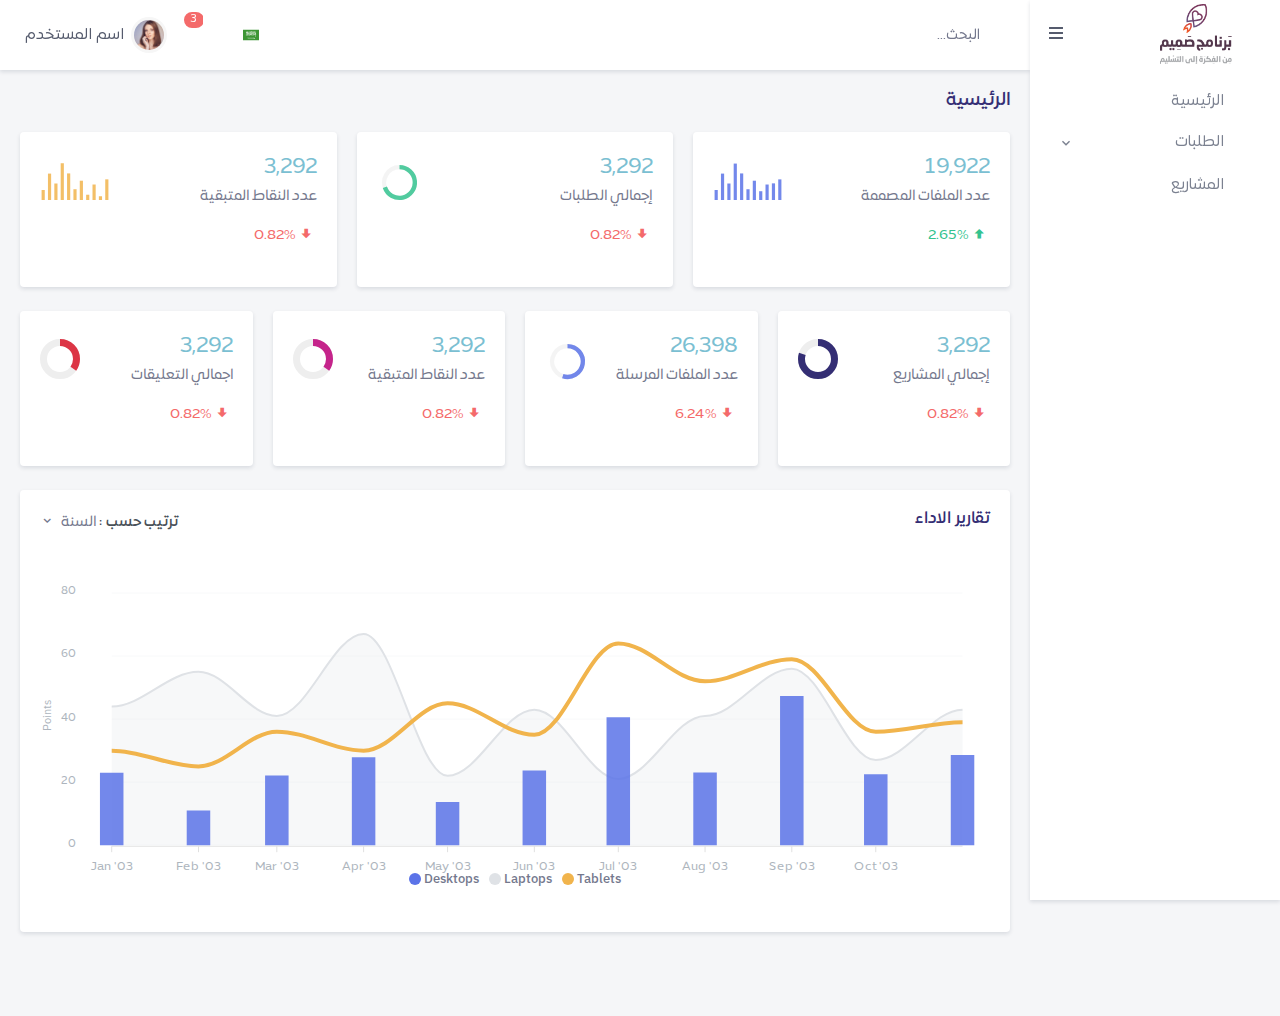
==== index.html @ 9e576329 "edit layout" ====
<!doctype html>
<html lang="en">

  <head>
    <meta charset="utf-8" />
    <title>
      منصة الاعمال الابداعية
    </title>
    <meta name="viewport" content="width=device-width, initial-scale=1.0">
    <meta content="Premium Multipurpose Admin & Dashboard Template" name="description" />
    <meta content="Themesbrand" name="author" />
    <link rel="shortcut icon" href="assets/images/favicon.png">
    <link href="assets/css/lib/bootstrap.min.css" id="bootstrap-style" rel="stylesheet" type="text/css" />
    <link href="assets/css/icons.min.css" rel="stylesheet" type="text/css" />
    <!--english version -->
    <!-- <link href="assets/css/lib/app.min.css" id="app-style" rel="stylesheet" type="text/css" /> -->
    <link href="assets/css/lib/app-rtl.min.css" id="app-style" rel="stylesheet" type="text/css" />
    <link rel="stylesheet" href="assets/css/style.css" />
    <style>
      :root{
        --primary: #342E74;
        --secondary: #7BBFD2;
      }
    </style>
  </head>

  <body>
    <div id="layout-wrapper">
        
      <header id="page-topbar">
        <div class="navbar-header">
          <div class="d-flex">
            <!-- LOGO -->
            <div class="navbar-brand-box">
              <a href="index.html" class="logo logo-dark">
                <span class="logo-sm">
                  <img src="assets/images/logo-sm.png" alt="" height="22">
                </span>

                <span class="logo-lg">
                  <img src="assets/images/logo-dark.png" alt="" height="20">
                </span>
              </a>

              <a href="index.html" class="logo logo-light">
                <span class="logo-sm">
                  <img src="assets/images/logo-sm.png" alt="" height="22">
                </span>

                <span class="logo-lg">
                  <img src="assets/images/logo-light.png" alt="" height="20">
                </span>
              </a>
            </div>

            <button type="button" class="btn btn-sm px-3 font-size-16 header-item waves-effect vertical-menu-btn">
              <i class="fa fa-fw fa-bars"></i>
            </button>

            <!-- App Search-->
            <form class="app-search d-none d-lg-block">
              <div class="position-relative">
                <input type="text" class="form-control" placeholder="البحث...">
                <span class="uil-search"></span>
              </div>
            </form>
          </div>

          <div class="d-flex">

              <div class="dropdown d-inline-block d-lg-none ml-2">
                  <button type="button" class="btn header-item noti-icon waves-effect" id="page-header-search-dropdown"
                      data-toggle="dropdown" aria-haspopup="true" aria-expanded="false">
                      <i class="uil-search"></i>
                  </button>

                  <div class="dropdown-menu dropdown-menu-lg dropdown-menu-right p-0"
                      aria-labelledby="page-header-search-dropdown">
          
                      <form class="p-3">
                          <div class="form-group m-0">
                              <div class="input-group">
                                  <input type="text" class="form-control" placeholder="البحث ..." aria-label="Recipient's username">
                                  
                                  <div class="input-group-append">
                                      <button class="btn btn-primary" type="submit">
                                          <i class="mdi mdi-magnify"></i>
                                      </button>
                                  </div>
                              </div>
                          </div>
                      </form>
                  </div>
              </div>

              <div class="dropdown d-inline-block ">
                  <button type="button" class="btn header-item waves-effect"
                      data-toggle="dropdown" aria-haspopup="true" aria-expanded="false">
                      <img src="assets/images/flags/saudi_arabia.png" alt="Header Language" height="16">
                  </button>
                  <div class="dropdown-menu dropdown-menu-right">
          
                      <a href="javascript:void(0);" class="dropdown-item notify-item">
                          <img src="assets/images/flags/saudi_arabia.png" alt="user-image" class="mr-1" height="12"> <span class="align-middle">
                              العربية
                          </span>
                      </a>

                      <a href="javascript:void(0);" class="dropdown-item notify-item">
                          <img src="assets/images/flags/us.jpg" alt="user-image" class="mr-1" height="12"> <span class="align-middle">
                              english
                          </span>
                      </a>
                  </div>
              </div>

              <div class="dropdown d-none d-lg-inline-block ml-1">
                  <button type="button" class="btn header-item noti-icon waves-effect" data-toggle="fullscreen">
                      <i class="uil-minus-path"></i>
                  </button>
              </div>

              <div class="dropdown d-inline-block">
                  <button type="button" class="btn header-item noti-icon waves-effect" id="page-header-notifications-dropdown"
                      data-toggle="dropdown" aria-haspopup="true" aria-expanded="false">
                      <i class="uil-bell"></i>
                      
                      <span class="badge badge-danger badge-pill">3</span>
                  </button>

                  <div class="dropdown-menu dropdown-menu-lg dropdown-menu-right p-0"
                      aria-labelledby="page-header-notifications-dropdown">
                      <div class="p-3">
                          <div class="row align-items-center">
                              <div class="col">
                                  <h5 class="m-0 font-size-16">
                                      Notifications 
                                  </h5>
                              </div>

                              <div class="col-auto">
                                  <a href="#!" class="small"> 
                                      Mark all as read
                                  </a>
                              </div>
                          </div>
                      </div>

                      <div data-simplebar style="max-height: 230px;">
                          <a href="" class="text-reset notification-item">
                              <div class="media">
                                  <div class="media-body">
                                      <h6 class="mt-0 mb-1">
                                          عنوان الرسالة
                                      </h6>

                                      <div class="font-size-12 text-muted">
                                          <p class="mb-1">
                                              تفاصيل الرسالة
                                          </p>

                                          <p class="mb-0"><i class="mdi mdi-clock-outline"></i> 3 min ago</p>
                                      </div>
                                  </div>
                              </div>
                          </a>

                          <a href="" class="text-reset notification-item">
                              <div class="media">
                                  <div class="media-body">
                                      <h6 class="mt-0 mb-1">
                                          عنوان الرسالة
                                      </h6>

                                      <div class="font-size-12 text-muted">
                                          <p class="mb-1">
                                              تفاصيل الرسالة
                                          </p>

                                          <p class="mb-0"><i class="mdi mdi-clock-outline"></i> 3 min ago</p>
                                      </div>
                                  </div>
                              </div>
                          </a>

                          <a href="" class="text-reset notification-item">
                              <div class="media">
                                  <div class="media-body">
                                      <h6 class="mt-0 mb-1">
                                          عنوان الرسالة
                                      </h6>

                                      <div class="font-size-12 text-muted">
                                          <p class="mb-1">
                                              تفاصيل الرسالة
                                          </p>

                                          <p class="mb-0"><i class="mdi mdi-clock-outline"></i> 3 min ago</p>
                                      </div>
                                  </div>
                              </div>
                          </a>

                          <a href="" class="text-reset notification-item">
                              <div class="media">
                                  <div class="media-body">
                                      <h6 class="mt-0 mb-1">
                                          عنوان الرسالة
                                      </h6>

                                      <div class="font-size-12 text-muted">
                                          <p class="mb-1">
                                              تفاصيل الرسالة
                                          </p>

                                          <p class="mb-0"><i class="mdi mdi-clock-outline"></i> 3 min ago</p>
                                      </div>
                                  </div>
                              </div>
                          </a>
                      </div>
                  </div>
              </div>

              <div class="dropdown d-inline-block">
                  <button type="button" class="btn header-item waves-effect" id="page-header-user-dropdown"
                      data-toggle="dropdown" aria-haspopup="true" aria-expanded="false">
                      <img 
                          class="rounded-circle header-profile-user"
                          src="assets/images/users/avatar-4.jpg"
                          alt="Header Avatar"  />

                      <span class="d-none d-xl-inline-block ml-1 font-weight-medium font-size-15">
                          اسم المستخدم
                      </span>

                      <i class="uil-angle-down d-none d-xl-inline-block font-size-15"></i>
                  </button>

                  <div class="dropdown-menu dropdown-menu-right">
                      <!-- item-->
                      <a class="dropdown-item" href="#">
                          <i class="uil uil-user-circle font-size-18 align-middle text-muted mr-1"></i>

                          <span class="align-middle">
                          صفحة الحساب
                          </span>
                      </a>

                      <a class="dropdown-item d-block" href="#">
                          <i class="uil uil-cog font-size-18 align-middle mr-1 text-muted"></i>

                          <span class="align-middle">
                              تعديل الحساب
                          </span> 
                      </a>
                      
                      <a class="dropdown-item d-block" href="#">
                          <i class="uil-globe font-size-18 align-middle mr-1 text-muted"></i>

                          <span class="align-middle">
                              تغير اللغة
                          </span> 
                      </a>

                      <a class="dropdown-item" href="#">
                          <i class="uil uil-sign-out-alt font-size-18 align-middle mr-1 text-muted"></i>
                          <span class="align-middle">
                              تسجيل خروج
                          </span>
                      </a>
                  </div>
              </div>
          </div>
        </div>
      </header>

      <div class="vertical-menu">

        <!-- LOGO -->
        <div class="navbar-brand-box">
          <a href="index.html" class="logo logo-dark">
            <span class="logo-sm">
              <img src="assets/images/logo-sm.png" alt="" height="22">
            </span>
            <span class="logo-lg">
              <img src="assets/images/logo-dark.png" alt="" height="20">
            </span>
          </a>

          <a href="index.html" class="logo logo-light">
            <span class="logo-sm">
              <img src="assets/images/logo-sm.png" alt="" height="22">
            </span>
            <span class="logo-lg">
              <img src="assets/images/logo-light.png" alt="" height="20">
            </span>
          </a>
        </div>

        <button type="button" class="btn btn-sm px-3 font-size-16 header-item waves-effect vertical-menu-btn">
          <i class="fa fa-fw fa-bars"></i>
        </button>

        <div data-simplebar class="sidebar-menu-scroll">
          <div id="sidebar-menu">
            <ul class="metismenu list-unstyled" id="side-menu">
              <li>
                <a href="index.html" class="waves-effect">
                  <i class="uil-home-alt"></i>

                  <span>
                  الرئيسية
                  </span>
                </a>
              </li>

              <li>
                <a  href="javascript: void(0);" class="has-arrow waves-effect">
                  <i class="uil-window-section"></i>
                
                  <span>
                    الطلبات
                  </span>
                </a>

                  <ul class="sub-menu" aria-expanded="false">
                    <li>
                      <a href="orders.html">
                        الطلبات
                      </a>
                    </li>

                    <li>
                      <a href="#">
                        اضافة طلب 
                      </a>
                    </li>
                  </ul>
              </li>

              <li>
                <a  href="#" class="waves-effect">
                  <i class="uil-file-alt"></i>
                  
                  <span>
                    المشاريع
                  </span>
                </a>
              </li>
            </ul>
          </div>
        </div>
      </div>
          
      <div class="main-content">

        <div class="page-content">
          <div class="container-fluid">

            <!-- start page title -->
            <div class="row">
              <div class="col-12">
                <div class="page-title-box d-flex align-items-center justify-content-between">
                  <h4 class="mb-0">
                    الرئيسية
                  </h4>
                </div>
              </div>
            </div>

            <div class="row">
              <div class="col-lg-4 col-md-6 col-12 mb-4">
                <div class="card">
                  <div class="card-body">
                    <div class="float-right mt-2">
                      <div id="total-revenue-chart"></div>
                    </div>
                    <div>
                      <h4 class="mb-1 mt-1">
                        <span data-plugin="counterup">
                        34,152
                        </span>
                      </h4>

                      <p class="text-muted mb-0">
                        عدد الملفات المصممة
                      </p>
                    </div>

                    <p class="text-muted mt-3 mb-0">
                      <span class="text-success mr-1">
                        <i class="mdi mdi-arrow-up-bold ml-1"></i>
                        2.65%
                      </span> 
                    </p>
                  </div>
                </div>
              </div> 

              <div class="col-lg-4 col-md-6 col-12 mb-4">
                <div class="card">
                  <div class="card-body">
                    <div class="float-right mt-2">
                      <div id="orders-chart"> </div>
                    </div>
                    
                    <div>
                      <h4 class="mb-1 mt-1">
                        <span data-plugin="counterup">5,643</span>
                      </h4>
                      
                      <p class="text-muted mb-0">
                        إجمالي الطلبات
                      </p>
                    </div>

                    <p class="text-muted mt-3 mb-0">
                      <span class="text-danger mr-1">
                        <i class="mdi mdi-arrow-down-bold ml-1"></i>
                        0.82%
                      </span>
                    </p>
                  </div>
                </div>
              </div>

              <div class="col-lg-4 col-md-6 col-12 mb-4">
                <div class="card">
                  <div class="card-body">
                    <div class="float-right mt-2">
                      <div id="growth-chart"></div>
                    </div>
                    
                    <div>
                      <h4 class="mb-1 mt-1">
                        <span data-plugin="counterup">5,643</span>
                      </h4>
                      
                      <p class="text-muted mb-0">
                        عدد النقاط المتبقية
                      </p>
                    </div>

                    <p class="text-muted mt-3 mb-0">
                      <span class="text-danger mr-1">
                        <i class="mdi mdi-arrow-down-bold ml-1"></i>
                        0.82%
                      </span>
                    </p>
                  </div>
                </div>
              </div>

              <div class="col-lg-3 col-md-6 col-12 mb-4">
                <div class="card">
                  <div class="card-body">
                    <div class="float-right mt-2">
                        <input class="knob" data-width="40" data-height="40"
                          data-fgColor="#342E74" data-displayinput="false" value="80"/>
                    </div>
                    
                    <div>
                      <h4 class="mb-1 mt-1">
                        <span data-plugin="counterup">5,643</span>
                      </h4>
                      
                      <p class="text-muted mb-0">
                        إجمالي المشاريع
                      </p>
                    </div>

                    <p class="text-muted mt-3 mb-0">
                      <span class="text-danger mr-1">
                        <i class="mdi mdi-arrow-down-bold ml-1"></i>
                        0.82%
                      </span>
                    </p>
                  </div>
                </div>
              </div>

              <div class="col-lg-3 col-md-6 col-12 mb-4">
                <div class="card">
                  <div class="card-body">
                    <div class="float-right mt-2">
                      <div id="customers-chart"> </div>
                    </div>

                    <div>
                      <h4 class="mb-1 mt-1">
                        <span data-plugin="counterup">
                          45,254
                        </span>
                      </h4>
                        
                      <p class="text-muted mb-0">
                        عدد الملفات المرسلة
                      </p>
                    </div>

                    <p class="text-muted mt-3 mb-0">
                      <span class="text-danger mr-1">
                        <i class="mdi mdi-arrow-down-bold ml-1"></i>
                        6.24%
                      </span>
                    </p>
                  </div>
                </div>
              </div> 

              <div class="col-lg-3 col-md-6 col-12 mb-4">
                <div class="card">
                  <div class="card-body">
                    <div class="float-right mt-2">
                      <input class="knob" data-width="40" data-height="40"
                        data-fgColor="#C5248B" data-displayinput="false" value="35"/>
                    </div>
                    
                    <div>
                      <h4 class="mb-1 mt-1">
                        <span data-plugin="counterup">5,643</span>
                      </h4>
                      
                      <p class="text-muted mb-0">
                        عدد النقاط المتبقية
                      </p>
                    </div>

                    <p class="text-muted mt-3 mb-0">
                      <span class="text-danger mr-1">
                        <i class="mdi mdi-arrow-down-bold ml-1"></i>
                        0.82%
                      </span>
                    </p>
                  </div>
                </div>
              </div>

              <div class="col-lg-3 col-md-6 col-12 mb-4">
                <div class="card">
                  <div class="card-body">
                    <div class="float-right mt-2">
                      <input class="knob" data-width="40" data-height="40"
                        data-fgColor="#DC3545" data-displayinput="false" value="35"/>
                    </div>
                    
                    <div>
                      <h4 class="mb-1 mt-1">
                        <span data-plugin="counterup">5,643</span>
                      </h4>
                      
                      <p class="text-muted mb-0">
                        اجمالي التعليقات
                      </p>
                    </div>

                    <p class="text-muted mt-3 mb-0">
                      <span class="text-danger mr-1">
                        <i class="mdi mdi-arrow-down-bold ml-1"></i>
                        0.82%
                      </span>
                    </p>
                  </div>
                </div>
              </div>
            </div> 

            <div class="row">
              <div class="col-12 mb-4">
                <div class="card">
                  <div class="card-body">
                    <div class="float-right">
                      <div class="dropdown">
                        <a class="dropdown-toggle text-reset" href="#" id="dropdownMenuButton5"
                          data-toggle="dropdown" aria-haspopup="true"
                          aria-expanded="false">
                          <span class="font-weight-semibold">
                            ترتيب حسب :
                          </span>

                          <span class="text-muted">
                            السنة
                            <i class="mdi mdi-chevron-down ml-1"></i>
                          </span>
                        </a>

                        <div class="dropdown-menu" aria-labelledby="dropdownMenuButton5">
                          <a class="dropdown-item" href="#">الاسبوعي</a>
                          <a class="dropdown-item" href="#">الشهري</a>
                          <a class="dropdown-item" href="#">السنة</a>
                        </div>
                      </div>
                    </div>

                    <h4 class="card-title mb-4">
                      تقارير الاداء 
                    </h4>

                    <div class="mt-3">
                      <div id="sales-analytics-chart" class="apex-charts" dir="ltr"></div>
                    </div>
                  </div> 
                </div>
              </div> 
            </div>
          </div> 
        </div>
      </div>
    </div>

    <script src="assets/libs/jquery/jquery.min.js"></script>

    <script src="assets/libs/bootstrap/js/bootstrap.bundle.min.js"></script>

    <script src="assets/libs/metismenu/metisMenu.min.js"></script>

    <script src="assets/libs/simplebar/simplebar.min.js"></script>

    <script src="assets/libs/node-waves/waves.min.js"></script>

    <script src="assets/libs/waypoints/lib/jquery.waypoints.min.js"></script>

    <script src="assets/libs/jquery.counterup/jquery.counterup.min.js"></script>

    <script src="assets/libs/apexcharts/apexcharts.min.js"></script>

    <script src="assets/js/pages/apexcharts.init.js"></script>

    <script src="assets/js/pages/dashboard.init.js"></script>
    <script src="assets/libs/jquery-knob/jquery.knob.min.js"></script> 
    <script src="assets/js/pages/jquery-knob.init.js"></script> 
    <script src="assets/js/app.js"></script>
  </body>
</html>
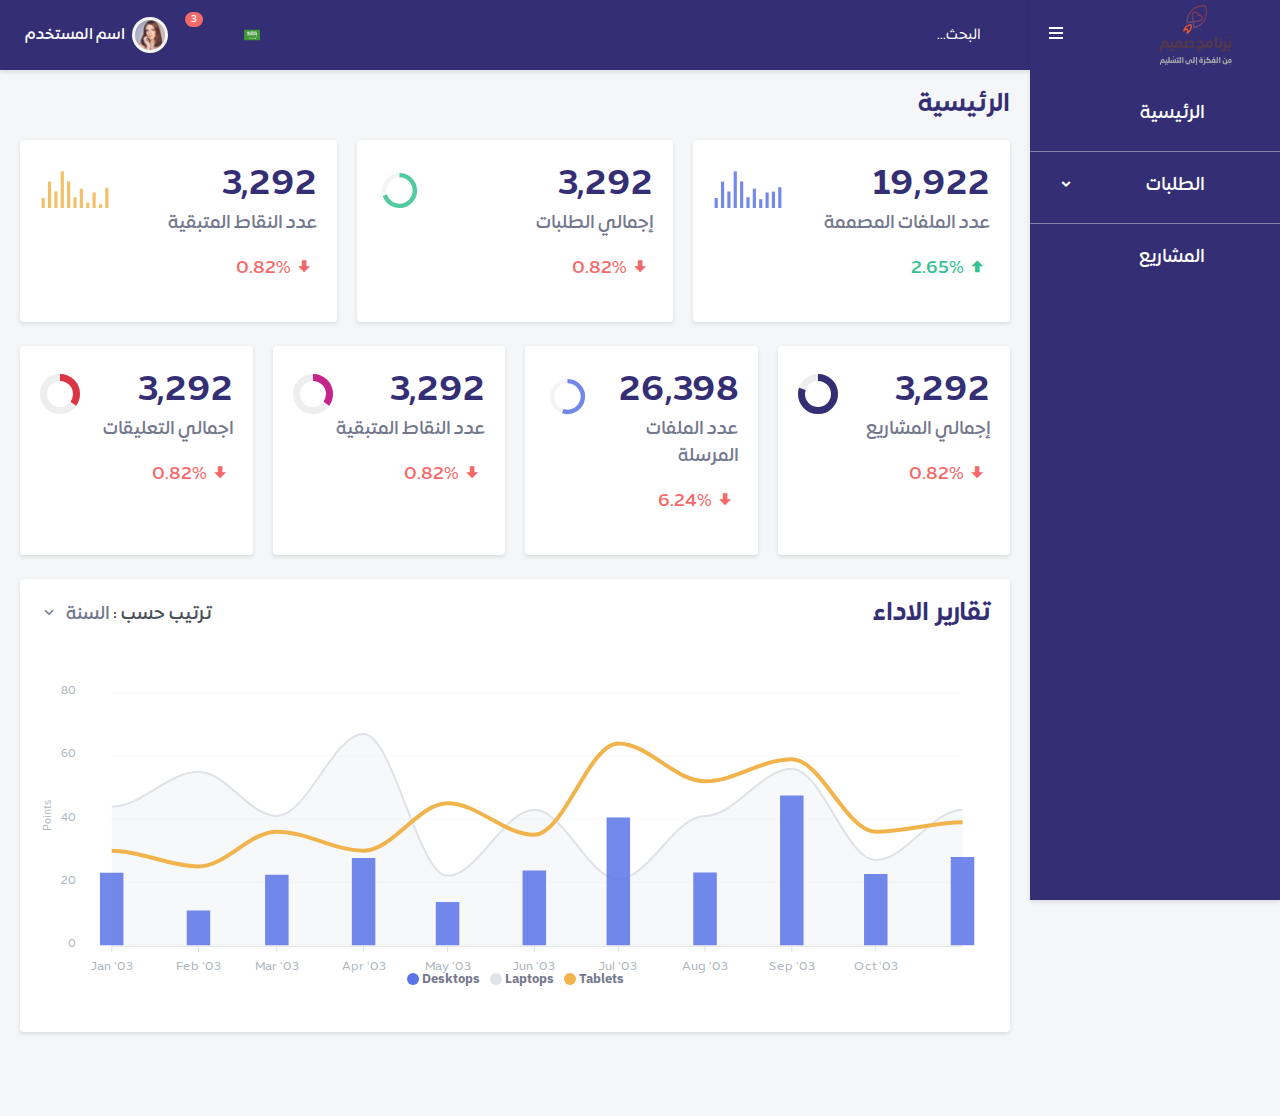
==== commit ecfaa787: "fix" ====
--- a/index.html
+++ b/index.html
@@ -324,23 +324,23 @@
                   </span>
                 </a>
 
-                  <ul class="sub-menu" aria-expanded="false">
-                    <li>
-                      <a href="orders.html">
-                        الطلبات
-                      </a>
-                    </li>
-
-                    <li>
-                      <a href="#">
-                        اضافة طلب 
-                      </a>
-                    </li>
-                  </ul>
+                <ul class="sub-menu" aria-expanded="false">
+                  <li>
+                    <a href="orders.html">
+                      الطلبات
+                    </a>
+                  </li>
+
+                  <li>
+                    <a href="add-order.html">
+                      اضافة طلب 
+                    </a>
+                  </li>
+                </ul>
               </li>
 
               <li>
-                <a  href="#" class="waves-effect">
+                <a  href="projects.html" class="waves-effect">
                   <i class="uil-file-alt"></i>
                   
                   <span>
@@ -378,7 +378,7 @@
                     </div>
                     <div>
                       <h4 class="mb-1 mt-1">
-                        <span data-plugin="counterup">
+                        <span class="counterup" data-plugin="counterup">
                         34,152
                         </span>
                       </h4>
@@ -407,7 +407,7 @@
                     
                     <div>
                       <h4 class="mb-1 mt-1">
-                        <span data-plugin="counterup">5,643</span>
+                        <span class="counterup" data-plugin="counterup">5,643</span>
                       </h4>
                       
                       <p class="text-muted mb-0">
@@ -434,7 +434,7 @@
                     
                     <div>
                       <h4 class="mb-1 mt-1">
-                        <span data-plugin="counterup">5,643</span>
+                        <span class="counterup" data-plugin="counterup">5,643</span>
                       </h4>
                       
                       <p class="text-muted mb-0">
@@ -462,7 +462,7 @@
                     
                     <div>
                       <h4 class="mb-1 mt-1">
-                        <span data-plugin="counterup">5,643</span>
+                        <span class="counterup" data-plugin="counterup">5,643</span>
                       </h4>
                       
                       <p class="text-muted mb-0">
@@ -489,7 +489,7 @@
 
                     <div>
                       <h4 class="mb-1 mt-1">
-                        <span data-plugin="counterup">
+                        <span class="counterup" data-plugin="counterup">
                           45,254
                         </span>
                       </h4>
@@ -519,7 +519,7 @@
                     
                     <div>
                       <h4 class="mb-1 mt-1">
-                        <span data-plugin="counterup">5,643</span>
+                        <span class="counterup" data-plugin="counterup">5,643</span>
                       </h4>
                       
                       <p class="text-muted mb-0">
@@ -547,7 +547,7 @@
                     
                     <div>
                       <h4 class="mb-1 mt-1">
-                        <span data-plugin="counterup">5,643</span>
+                        <span class="counterup" data-plugin="counterup">5,643</span>
                       </h4>
                       
                       <p class="text-muted mb-0">
--- a/assets/css/style.css
+++ b/assets/css/style.css
@@ -3,50 +3,40 @@
   src: url(../fonts/ExpoArabic/ExpoArabic-Medium.ttf);
   font-weight: 700;
 }
-
 @font-face {
   font-family: "ExpoArabic";
   src: url(../fonts/ExpoArabic/ExpoArabic-Book.ttf);
   font-weight: 500;
 }
-
 @font-face {
   font-family: "ExpoArabic";
   src: url(../fonts/ExpoArabic/ExpoArabic-SemiBold.ttf);
   font-weight: 900;
 }
-
 * {
   margin: 0px;
-  -webkit-box-sizing: border-box;
-          box-sizing: border-box;
-  font-family: "ExpoArabic" , sans-serif;
+  box-sizing: border-box;
+  font-family: "ExpoArabic", sans-serif;
   scroll-behavior: smooth;
 }
-
 *::-moz-selection {
   background-color: #342E74;
   color: #fff;
 }
-
 *::selection {
   background-color: #342E74;
   color: #fff;
 }
-
 *::-webkit-scrollbar {
   width: 8px;
 }
-
 *::-webkit-scrollbar-track {
   background-color: #ccc;
 }
-
 *::-webkit-scrollbar-thumb {
   background: #342E74;
   border-radius: 8px;
 }
-
 *::-webkit-scrollbar-thumb:hover {
   background: #7BBFD2;
 }
@@ -61,8 +51,7 @@
 .form-control:focus {
   outline-width: 0px !important;
   outline-color: transparent !important;
-  -webkit-box-shadow: 0 0 0 0 rgba(0, 0, 0, 0);
-          box-shadow: 0 0 0 0 rgba(0, 0, 0, 0);
+  box-shadow: 0 0 0 0 rgba(0, 0, 0, 0);
 }
 
 a {
@@ -80,9 +69,8 @@
   height: 4px;
   border-radius: 4px;
   background-color: #FFD371;
-  opacity: .5;
-  -webkit-transition: all .5s linear;
-  transition: all .5s linear;
+  opacity: 0.5;
+  transition: all 0.5s linear;
 }
 
 .owl-theme .owl-dots .owl-dot.active span,
@@ -94,6 +82,29 @@
   overflow: hidden;
 }
 
+span, p, a {
+  font-size: 18px !important;
+  font-weight: 700 !important;
+}
+
+h1, h2, h3, h4, h5, h6, .page-title-box h4 {
+  font-weight: 900 !important;
+  font-size: 25px !important;
+}
+
+.metismenu.list-unstyled li {
+  padding: 10px 0px 15px 0px;
+  border-bottom: 1px solid rgba(255, 255, 255, 0.4);
+}
+.metismenu.list-unstyled li:last-child {
+  border: 0px !important;
+}
+
+.sub-menu li {
+  padding: 0px !important;
+  border: 0px !important;
+}
+
 .card {
   height: 100%;
 }
@@ -105,21 +116,95 @@
 .flex-contain {
   width: 100%;
   height: 100%;
-  display: -webkit-box;
-  display: -ms-flexbox;
-  display: flex;
-  -webkit-box-orient: vertical;
-  -webkit-box-direction: normal;
-      -ms-flex-direction: column;
-          flex-direction: column;
-  -ms-flex-line-pack: center;
-      align-content: center;
-  -webkit-box-align: center;
-      -ms-flex-align: center;
-          align-items: center;
-  -webkit-box-pack: center;
-      -ms-flex-pack: center;
-          justify-content: center;
+  display: flex;
+  flex-direction: column;
+  align-content: center;
+  align-items: center;
+  justify-content: center;
+}
+
+.navbar-header,
+.simplebar-content-wrapper,
+.btn-custom,
+.navbar-brand-box {
+  background-color: #342E74 !important;
+}
+
+.icon-btn {
+  width: 40px !important;
+  height: 40px !important;
+  padding: 0px !important;
+}
+
+td {
+  vertical-align: middle !important;
+}
+td .table-img {
+  width: 50px;
+  height: 50px;
+  -o-object-fit: contain;
+     object-fit: contain;
+}
+
+table {
+  border: 1px solid rgba(52, 46, 116, 0.1);
+}
+
+.btn-custom {
+  color: #fff;
+  width: 200px;
+  background: #342E74;
+}
+.btn-custom i {
+  transition: all 0.3s linear;
+}
+.btn-custom:hover i {
+  transform: rotate(45deg);
+  color: #fff;
+}
+.btn-custom:hover span {
+  color: #fff;
+}
+
+label {
+  color: #342E74;
+}
+
+.vertical-menu .vertical-menu-btn i {
+  color: #fff !important;
+}
+
+.noti-icon .badge {
+  font-size: 10px !important;
+}
+
+.app-search input::-moz-placeholder {
+  color: #fff;
+}
+
+.app-search input:-ms-input-placeholder {
+  color: #fff;
+}
+
+#sidebar-menu ul li ul.sub-menu li a,
+#sidebar-menu ul li ul.sub-menu li a:hover,
+#sidebar-menu ul li a i,
+#sidebar-menu ul li a:hover i,
+#sidebar-menu ul li a:hover,
+#sidebar-menu ul li a,
+.app-search span,
+.app-search input,
+.app-search input:hover,
+.noti-icon i,
+.header-item,
+.header-item:hover,
+.app-search input::placeholder {
+  color: #fff;
+}
+
+.navbar-header .dropdown.show .header-item,
+.mm-active > a {
+  background: transparent !important;
 }
 
 .profile-img {
@@ -129,7 +214,6 @@
   border-radius: 50%;
   overflow: hidden;
 }
-
 .profile-img img {
   width: 100%;
   height: 100%;
@@ -142,11 +226,12 @@
 table {
   width: 100% !important;
 }
-
 table thead {
-  background-color: #f7f7f7;
-}
-
+  background-color: #342E74;
+}
+table thead th {
+  color: #fff !important;
+}
 table th, table td {
   text-align: center;
 }
@@ -155,18 +240,11 @@
   width: 100px;
   height: 100px;
   position: relative;
-  display: -webkit-box;
-  display: -ms-flexbox;
-  display: flex;
-  -webkit-box-pack: center;
-      -ms-flex-pack: center;
-          justify-content: center;
-  -webkit-box-align: center;
-      -ms-flex-align: center;
-          align-items: center;
-  align-items: center;
-}
-
+  display: flex;
+  justify-content: center;
+  align-items: center;
+  align-items: center;
+}
 .upload-content img {
   width: 100px;
   height: 100px;
@@ -174,38 +252,27 @@
   -o-object-fit: contain;
      object-fit: contain;
 }
-
 .upload-content .from-image-upload {
   position: absolute;
   bottom: 0;
   right: 0px;
 }
-
-.upload-content input[type="file"] {
+.upload-content input[type=file] {
   display: none;
 }
-
 .upload-content .pen {
   width: 30px;
   margin: 0px;
   height: 30px;
   cursor: pointer;
-  display: -webkit-box;
-  display: -ms-flexbox;
-  display: flex;
-  -webkit-box-pack: center;
-      -ms-flex-pack: center;
-          justify-content: center;
-  -webkit-box-align: center;
-      -ms-flex-align: center;
-          align-items: center;
+  display: flex;
+  justify-content: center;
+  align-items: center;
   align-items: center;
   border-radius: 50%;
   background-color: #fff;
-  -webkit-box-shadow: 0px 4px 4px rgba(0, 0, 0, 0.08);
-          box-shadow: 0px 4px 4px rgba(0, 0, 0, 0.08);
-}
-
+  box-shadow: 0px 4px 4px rgba(0, 0, 0, 0.08);
+}
 .upload-content .pen i {
   color: var(--secondary);
   font-size: 15px;
@@ -232,7 +299,6 @@
   width: 100%;
   padding: 20px 0px 0px;
 }
-
 .inovice-data-contain .logo {
   width: 100%;
   height: 177px;
@@ -241,7 +307,6 @@
   -o-object-position: right;
      object-position: right;
 }
-
 .inovice-data-contain .heading {
   width: 100%;
   text-align: center;
@@ -249,210 +314,145 @@
   margin: 0px 0px 5px 0px;
   font-weight: 900;
 }
-
 .inovice-data-contain .heading .primary {
   color: var(--primary) !important;
 }
-
 .inovice-data-contain .heading .secondary {
   color: var(--secondary) !important;
 }
-
 .inovice-data-contain .inovice-name {
   width: 100%;
   height: 100%;
-  display: -webkit-box;
-  display: -ms-flexbox;
-  display: flex;
-  -webkit-box-orient: vertical;
-  -webkit-box-direction: normal;
-      -ms-flex-direction: column;
-          flex-direction: column;
-  -webkit-box-pack: center;
-      -ms-flex-pack: center;
-          justify-content: center;
-}
-
+  display: flex;
+  flex-direction: column;
+  justify-content: center;
+}
 .inovice-data-contain .inovice-name.invoice-footer {
   width: 30%;
   float: left;
 }
-
 .inovice-data-contain .inovice-name.flex-col-shape {
-  -webkit-box-orient: horizontal !important;
-  -webkit-box-direction: normal !important;
-      -ms-flex-direction: row !important;
-          flex-direction: row !important;
-}
-
+  flex-direction: row !important;
+}
 .inovice-data-contain .inovice-name.flex-col-shape li {
   border-left: 1px solid #444 !important;
   padding: 0px 10px 0px 10px !important;
 }
-
 .inovice-data-contain .inovice-name.flex-col-shape li:last-child {
   border-left: none !important;
 }
-
 .inovice-data-contain .inovice-name li {
-  display: -webkit-box;
-  display: -ms-flexbox;
-  display: flex;
-  -webkit-box-pack: justify;
-      -ms-flex-pack: justify;
-          justify-content: space-between;
-  -webkit-box-align: center;
-      -ms-flex-align: center;
-          align-items: center;
-  -ms-flex-line-pack: center;
-      align-content: center;
+  display: flex;
+  justify-content: space-between;
+  align-items: center;
+  align-content: center;
   margin-bottom: 5px;
   width: 100%;
   border: 0px !important;
 }
-
 .inovice-data-contain .inovice-name li.border {
   border-bottom: 1px solid rgba(68, 68, 68, 0.2) !important;
 }
-
 .inovice-data-contain .inovice-name li .name {
   font-size: 13px;
   font-weight: 600;
   color: #444;
 }
-
 .inovice-data-contain .inovice-table {
   width: 100% !important;
 }
-
 .inovice-data-contain .inovice-table.table-bordered {
   border: 1px solid rgba(68, 68, 68, 0.4) !important;
 }
-
 .inovice-data-contain .inovice-table.table-bordered th, .inovice-data-contain .inovice-table.table-bordered td {
   border: 1px solid rgba(68, 68, 68, 0.4) !important;
 }
-
 .inovice-data-contain .inovice-table th {
   background-color: #00A79D;
   text-align: center;
 }
-
 .inovice-data-contain .inovice-table th .name {
   display: block;
   color: #fff;
   font-size: 13px;
   font-weight: 900;
 }
-
 .inovice-data-contain .inovice-table th .name.inline {
   display: inline-block !important;
 }
-
 .inovice-data-contain .inovice-table th .name.inline:first-child {
   margin-left: 40px;
 }
-
 .inovice-data-contain .inovice-table th .name.inline:last-child {
   margin-right: 40px;
 }
-
 .inovice-data-contain .inovice-table td {
   height: 40px !important;
 }
-
 .inovice-data-contain .inovice-table .offer-cell {
   height: 70px !important;
 }
-
 .inovice-data-contain .inovice-table .contain li {
-  display: -webkit-box;
-  display: -ms-flexbox;
-  display: flex;
-  -webkit-box-align: start;
-      -ms-flex-align: start;
-          align-items: flex-start;
-  -ms-flex-line-pack: start;
-      align-content: flex-start;
-  -webkit-box-pack: justify;
-      -ms-flex-pack: justify;
-          justify-content: space-between;
+  display: flex;
+  align-items: flex-start;
+  align-content: flex-start;
+  justify-content: space-between;
   padding: 0px 20px;
 }
-
 .inovice-data-contain .inovice-table .contain li span {
   color: var(--secondary);
   font-size: 13px;
   font-weight: 500;
 }
-
 .inovice-data-contain .inovice-table p {
   margin: 0px;
 }
-
 .inovice-data-contain .data {
   font-size: 15px;
   font-weight: 500;
   color: #444 !important;
   margin-bottom: 5px;
 }
-
 .inovice-data-contain .colorData {
   color: var(--primary);
   font-size: 15px;
   font-weight: 900;
   margin: 0px;
 }
-
 .inovice-data-contain .black-data {
   font-size: 15px;
   font-weight: 500;
   color: #000 !important;
   margin-bottom: 5px;
 }
-
 .inovice-data-contain .bold-list {
   list-style: disc;
   padding: 0px 20px;
 }
-
 .inovice-data-contain .bold-list li {
   font-size: 15px;
   font-weight: 500;
   color: #000 !important;
   margin-bottom: 5px;
 }
-
 .inovice-data-contain .done-footer {
   width: -webkit-fit-content;
   width: -moz-fit-content;
   width: fit-content;
-  display: -webkit-box;
-  display: -ms-flexbox;
-  display: flex;
-  -webkit-box-orient: vertical;
-  -webkit-box-direction: normal;
-      -ms-flex-direction: column;
-          flex-direction: column;
-  -webkit-box-pack: start;
-      -ms-flex-pack: start;
-          justify-content: flex-start;
-  -webkit-box-align: center;
-      -ms-flex-align: center;
-          align-items: center;
-  -ms-flex-line-pack: center;
-      align-content: center;
+  display: flex;
+  flex-direction: column;
+  justify-content: flex-start;
+  align-items: center;
+  align-content: center;
   text-align: center;
   float: left;
 }
-
 .inovice-data-contain .done-footer li {
   font-size: 15px;
   font-weight: 900;
   color: #000 !important;
   margin-bottom: 5px;
 }
-
 .inovice-data-contain .copyrights {
   padding: 20px 0px;
   background-color: var(--secondary);
@@ -461,23 +461,14 @@
   top: 81px;
   margin-top: 40px;
 }
-
 .inovice-data-contain .copyrights .qr-contain {
   width: 100%;
-  display: -webkit-box;
-  display: -ms-flexbox;
-  display: flex;
-  -webkit-box-pack: center;
-      -ms-flex-pack: center;
-          justify-content: center;
-  -webkit-box-align: center;
-      -ms-flex-align: center;
-          align-items: center;
-  -ms-flex-line-pack: center;
-      align-content: center;
+  display: flex;
+  justify-content: center;
+  align-items: center;
+  align-content: center;
   margin-top: -100px;
 }
-
 .inovice-data-contain .copyrights .qr-code {
   width: 150px;
   height: 150px;
@@ -487,7 +478,6 @@
   -o-object-position: center;
      object-position: center;
 }
-
 .inovice-data-contain .copyrights .content p {
   color: #fff;
   font-size: 20px;
@@ -503,52 +493,32 @@
   width: 100%;
   padding: 40px 0px 0px 0px;
 }
-
 .login .heading {
   text-align: center;
 }
-
 .login .form-data {
   width: 100%;
   padding: 30px 20px 15px;
   background-color: #eee;
   border-radius: 20px;
-  -webkit-box-shadow: 0px 0px 10px rgba(248, 236, 236, 0.5);
-          box-shadow: 0px 0px 10px rgba(248, 236, 236, 0.5);
-}
-
+  box-shadow: 0px 0px 10px rgba(248, 236, 236, 0.5);
+}
 .login .form-data.forget {
   padding: 100px 20px;
 }
-
 .login .form-data.forget .form-content {
   width: 100%;
   height: 100%;
-  display: -webkit-box;
-  display: -ms-flexbox;
-  display: flex;
-  -webkit-box-orient: vertical;
-  -webkit-box-direction: normal;
-      -ms-flex-direction: column;
-          flex-direction: column;
-  -webkit-box-pack: center;
-      -ms-flex-pack: center;
-          justify-content: center;
-}
-
+  display: flex;
+  flex-direction: column;
+  justify-content: center;
+}
 .login .custom-bnt {
   width: 200px;
-  display: -webkit-box;
-  display: -ms-flexbox;
-  display: flex;
-  -webkit-box-align: center;
-      -ms-flex-align: center;
-          align-items: center;
-  -ms-flex-line-pack: center;
-      align-content: center;
-  -webkit-box-pack: center;
-      -ms-flex-pack: center;
-          justify-content: center;
+  display: flex;
+  align-items: center;
+  align-content: center;
+  justify-content: center;
   height: 50px;
   background-color: var(--secondary);
   border-radius: 5px;
@@ -557,40 +527,28 @@
   position: relative;
   overflow: hidden;
 }
-
 .login .custom-bnt span {
   color: #fff;
   margin-right: 10px;
   font-weight: 700;
   font-size: 16px;
-  -webkit-transition: all .2s linear;
-  transition: all .2s linear;
-}
-
+  transition: all 0.2s linear;
+}
 .login .form-content.flex-contain {
-  display: -webkit-box;
-  display: -ms-flexbox;
-  display: flex;
-  -webkit-box-align: center;
-      -ms-flex-align: center;
-          align-items: center;
-  -ms-flex-line-pack: center;
-      align-content: center;
-}
-
+  display: flex;
+  align-items: center;
+  align-content: center;
+}
 .login .form-content.flex-contain .form-control {
   width: 300px !important;
 }
-
 .login .form-content.flex-contain .form-group {
   margin-bottom: 0px !important;
 }
-
 .login .form-content.flex-contain .button-contain {
   margin-right: 10px !important;
   width: 120px !important;
 }
-
 .login .form-content .form-control {
   width: 100%;
   height: 50px;
@@ -599,75 +557,48 @@
   border: 1px solid #808080;
   border-radius: 8px;
 }
-
-.login .form-content .form-control::-webkit-input-placeholder {
+.login .form-content .form-control::-moz-placeholder {
   color: #18191A;
   font-size: 15px;
   font-weight: 500;
 }
-
 .login .form-content .form-control:-ms-input-placeholder {
   color: #18191A;
   font-size: 15px;
   font-weight: 500;
 }
-
-.login .form-content .form-control::-ms-input-placeholder {
-  color: #18191A;
-  font-size: 15px;
-  font-weight: 500;
-}
-
 .login .form-content .form-control::placeholder {
   color: #18191A;
   font-size: 15px;
   font-weight: 500;
 }
-
 .login .form-content .form-control:focus, .login .form-content .form-control:visited, .login .form-content .form-control:hover, .login .form-content .form-control:invalid {
   border-color: var(--primary) !important;
 }
-
-.login .form-content .form-control:focus::-webkit-input-placeholder, .login .form-content .form-control:visited::-webkit-input-placeholder, .login .form-content .form-control:hover::-webkit-input-placeholder, .login .form-content .form-control:invalid::-webkit-input-placeholder {
+.login .form-content .form-control:focus::-moz-placeholder, .login .form-content .form-control:visited::-moz-placeholder, .login .form-content .form-control:hover::-moz-placeholder, .login .form-content .form-control:invalid::-moz-placeholder {
   color: var(--primary) !important;
 }
-
 .login .form-content .form-control:focus:-ms-input-placeholder, .login .form-content .form-control:visited:-ms-input-placeholder, .login .form-content .form-control:hover:-ms-input-placeholder, .login .form-content .form-control:invalid:-ms-input-placeholder {
   color: var(--primary) !important;
 }
-
-.login .form-content .form-control:focus::-ms-input-placeholder, .login .form-content .form-control:visited::-ms-input-placeholder, .login .form-content .form-control:hover::-ms-input-placeholder, .login .form-content .form-control:invalid::-ms-input-placeholder {
-  color: var(--primary) !important;
-}
-
 .login .form-content .form-control:focus::placeholder, .login .form-content .form-control:visited::placeholder, .login .form-content .form-control:hover::placeholder, .login .form-content .form-control:invalid::placeholder {
   color: var(--primary) !important;
 }
-
 .login .form-content .custom-bnt {
   width: 100%;
 }
-
 .login .form-content .forget-password a, .login .form-content .sing-in a {
-  display: -webkit-box;
-  display: -ms-flexbox;
-  display: flex;
-  -webkit-box-align: center;
-      -ms-flex-align: center;
-          align-items: center;
-  -ms-flex-line-pack: center;
-      align-content: center;
-}
-
+  display: flex;
+  align-items: center;
+  align-content: center;
+}
 .login .form-content .forget-password a img, .login .form-content .sing-in a img {
   width: 20px;
   height: 20px;
   -o-object-fit: contain;
      object-fit: contain;
-  -webkit-filter: invert(14%) sepia(84%) saturate(4671%) hue-rotate(180deg) brightness(90%) contrast(87%);
-          filter: invert(14%) sepia(84%) saturate(4671%) hue-rotate(180deg) brightness(90%) contrast(87%);
-}
-
+  filter: invert(14%) sepia(84%) saturate(4671%) hue-rotate(180deg) brightness(90%) contrast(87%);
+}
 .login .form-content .forget-password a span, .login .form-content .sing-in a span {
   margin-right: 5px;
   color: #106579;
@@ -675,43 +606,27 @@
   font-weight: 700;
   line-height: 2rem;
 }
-
 .login .form-content .forget-password a span.color, .login .form-content .sing-in a span.color {
   color: #F7A637;
   margin-right: 4px;
 }
-
 .login .form-content .sing-in {
   width: 100%;
-  display: -webkit-box;
-  display: -ms-flexbox;
-  display: flex;
-  -webkit-box-pack: end !important;
-      -ms-flex-pack: end !important;
-          justify-content: flex-end !important;
-}
-
+  display: flex;
+  justify-content: flex-end !important;
+}
 .login .image-content {
   width: 100%;
   padding: 10px 20px;
   height: 100%;
   background-color: #f5ffff;
   border-radius: 20px;
-  -webkit-box-shadow: 0px 0px 10px rgba(248, 236, 236, 0.5);
-          box-shadow: 0px 0px 10px rgba(248, 236, 236, 0.5);
-  display: -webkit-box;
-  display: -ms-flexbox;
-  display: flex;
-  -webkit-box-pack: center;
-      -ms-flex-pack: center;
-          justify-content: center;
-  -webkit-box-align: center;
-      -ms-flex-align: center;
-          align-items: center;
-  -ms-flex-line-pack: center;
-      align-content: center;
-}
-
+  box-shadow: 0px 0px 10px rgba(248, 236, 236, 0.5);
+  display: flex;
+  justify-content: center;
+  align-items: center;
+  align-content: center;
+}
 .login .image-content img {
   width: 100%;
   height: 350px;
@@ -723,19 +638,11 @@
 
 .nav-content {
   width: 100%;
-  display: -webkit-box;
-  display: -ms-flexbox;
-  display: flex;
-  -webkit-box-align: center;
-      -ms-flex-align: center;
-          align-items: center;
-  -ms-flex-line-pack: center;
-      align-content: center;
-  -webkit-box-pack: center;
-      -ms-flex-pack: center;
-          justify-content: center;
-}
-
+  display: flex;
+  align-items: center;
+  align-content: center;
+  justify-content: center;
+}
 .nav-content .logo {
   width: 120px;
   height: 120px;
@@ -746,49 +653,96 @@
 
 .nav {
   width: 100%;
-  display: -webkit-box;
-  display: -ms-flexbox;
-  display: flex;
-  -webkit-box-align: center;
-      -ms-flex-align: center;
-          align-items: center;
-  -ms-flex-line-pack: center;
-      align-content: center;
-  -webkit-box-pack: center;
-      -ms-flex-pack: center;
-          justify-content: center;
+  display: flex;
+  align-items: center;
+  align-content: center;
+  justify-content: center;
   border: 0px;
 }
-
 .nav li {
   -webkit-margin-end: 10px;
           margin-inline-end: 10px;
 }
-
 .nav li a {
   width: 160px;
   height: 47px;
-  border: 1px solid var(--primary);
+  border: 1px solid;
   border-radius: 10px;
-  display: -webkit-box;
-  display: -ms-flexbox;
-  display: flex;
-  -webkit-box-align: center;
-      -ms-flex-align: center;
-          align-items: center;
-  -ms-flex-line-pack: center;
-      align-content: center;
-  -webkit-box-pack: center;
-      -ms-flex-pack: center;
-          justify-content: center;
-  color: var(--primary);
-  font-size: 15px;
-  font-weight: 500;
-}
-
+  display: flex;
+  align-items: center;
+  align-content: center;
+  justify-content: center;
+  color: var(--light);
+  font-size: 15px;
+  font-weight: 500;
+}
+.nav li a.red {
+  background-color: #EB1D36;
+  border-color: #EB1D36;
+}
+.nav li a.green {
+  background-color: #2ca579;
+  border-color: #2ca579;
+}
+.nav li a.blue {
+  background-color: #1F4690;
+  border-color: #1F4690;
+}
+.nav li a.yellow {
+  background-color: #FFEA11;
+  border-color: #FFEA11;
+}
+.nav li a.black {
+  background-color: #100F0F;
+  border-color: #100F0F;
+}
+.nav li a.orange {
+  background-color: #EF5B0C;
+  border-color: #EF5B0C;
+}
 .nav li a.active, .nav li a:hover {
   background-color: var(--primary) !important;
   color: var(--light);
+  border-color: transparent;
+}
+
+.counterup {
+  font-size: 35px !important;
+  font-weight: 900 !important;
+  color: #342E74 !important;
+}
+
+.navbar-header .dropdown .dropdown-menu {
+  padding: 10px 15px !important;
+  border: 3px solid #00A79D !important;
+}
+.navbar-header .dropdown .dropdown-menu .dropdown-item {
+  padding: 10px 0px !important;
+  color: #00A79D !important;
+  border-bottom: 1px solid rgba(0, 167, 157, 0.2);
+}
+.navbar-header .dropdown .dropdown-menu .dropdown-item:last-child {
+  padding-bottom: 0px !important;
+  border-bottom: 0px !important;
+}
+.navbar-header .dropdown .dropdown-menu .dropdown-item i {
+  color: #00A79D !important;
+}
+
+#sidebar-menu ul li a i {
+  color: #00A79D !important;
+  font-size: 30px !important;
+  -webkit-margin-end: 20px !important;
+          margin-inline-end: 20px !important;
+}
+
+#sidebar-menu ul li ul.sub-menu {
+  -webkit-padding-start: 20px;
+          padding-inline-start: 20px;
+}
+
+.media {
+  background-color: #fff !important;
 }
 
 @media (max-width: 900px) {
@@ -801,7 +755,7 @@
        object-fit: contain;
   }
   .dt-buttons.btn-group .btn {
-    padding: .47rem .5rem !important;
+    padding: 0.47rem 0.5rem !important;
   }
   .table-responsive th, .table-responsive td {
     min-width: 180px !important;
@@ -818,11 +772,22 @@
   .nav li a {
     width: 140px !important;
   }
-}
-
+  .page-title-box {
+    padding-top: 30px !important;
+  }
+  .nav-pills .nav-link {
+    font-size: 15px !important;
+  }
+  .mobile-none {
+    display: none !important;
+  }
+  .navbar-header .dropdown .dropdown-menu {
+    left: 0 !important;
+    right: 0px !important;
+  }
+}
 @media (max-width: 321px) {
   .dt-buttons.btn-group .btn {
-    padding: .47rem .1rem !important;
-  }
-}
-/*# sourceMappingURL=style.css.map */+    padding: 0.47rem 0.1rem !important;
+  }
+}/*# sourceMappingURL=style.css.map */